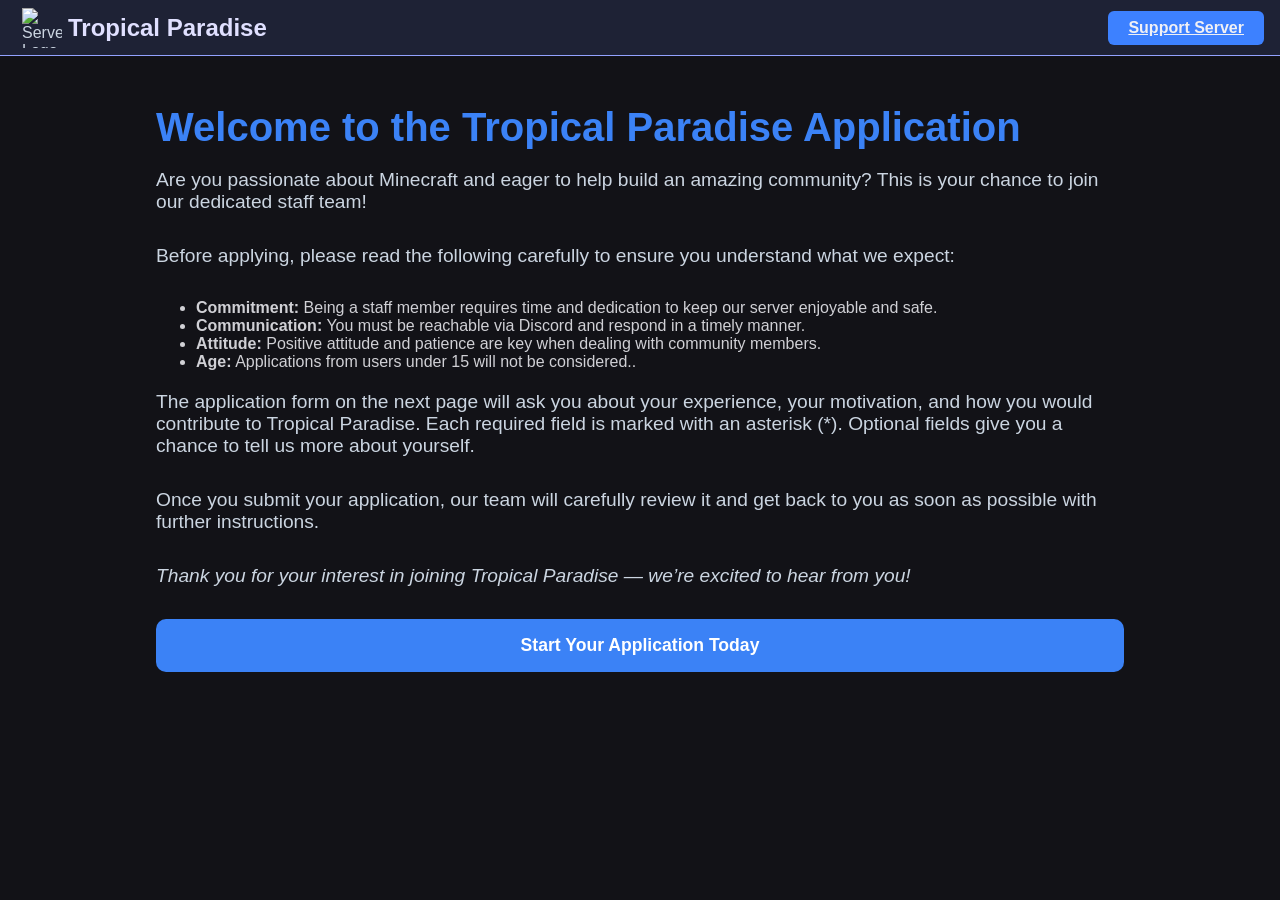
==== apps.html @ d53100e0 "Update apps.html" ====
<!DOCTYPE html>
<html lang="en">

<head>
  <meta charset="UTF-8" />
  <meta name="viewport" content="width=device-width, initial-scale=1" />
  <title>Apply to Tropical Paradise</title>
  <style>
    :root {
      --bg-color: #121217;
      --text-color: #ffffff;
      --accent-color: #1e90ff;
      --card-bg: #1a2639;
      --card-border: #1e90ff;
    }

    * {
      box-sizing: border-box;
    }

    body {
      margin: 0;
      font-family: 'Segoe UI', Tahoma, Geneva, Verdana, sans-serif;
      background-color: #121217;
      color: #d0d0d5;
      min-height: 100vh;
      display: flex;
      flex-direction: column;
    }

    nav.navbar {
      background-color: #1e2235;
      color: #cbd5e1;
      padding: 0.1rem 1rem;
      display: flex;
      align-items: center;
      justify-content: space-between;
      flex-wrap: wrap;
      border-bottom: 1px solid #93a2ff;
      position: sticky;
      top: 0;
      z-index: 9999;
      height: 56px;
    }

    nav .nav-left {
      display: flex;
      align-items: center;
      gap: 0rem;
    }

    nav .logo {
      height: 52px;
      width: 52px;
      object-fit: contain;
      border-radius: 6px;
      padding: 6px;
    }

    nav .server-name {
      font-weight: 700;
      font-size: 1.5rem;
      color: #e0e0ff;
    }

    nav ul.nav-links {
      list-style: none;
      display: flex;
      gap: 0.8rem;
      margin: 0;
      padding: 0;
    }

    nav ul.nav-links li a {
      color: #a3aed0;
      font-weight: 600;
      text-decoration: none;
      font-size: 1.05rem;
      letter-spacing: 0.03em;
      position: relative;
      transition: color 0.3s ease;
      outline-offset: 3px;
    }

    nav ul.nav-links li a::after {
      content: '';
      position: absolute;
      width: 0;
      height: 2px;
      bottom: -4px;
      left: 0;
      background-color: #e0e0ff;
      transition: width 0.3s ease;
      border-radius: 2px;
    }

    nav ul.nav-links li a:hover,
    nav ul.nav-links li a:focus {
      color: #e0e0ff;
    }

    nav ul.nav-links li a:hover::after,
    nav ul.nav-links li a:focus::after {
      width: 100%;
    }

    nav .nav-right {
      display: flex;
      align-items: center;
      gap: 1rem;
    }

    nav .nav-buttons {
      display: flex;
      gap: 1rem;
    }

    nav a.support-btn {
      padding: 0.5rem 1.25rem;
      font-weight: 600;
      border-radius: 6px;
      border: none;
      cursor: pointer;
      color: #f0f0f5;
      background-color: #3d81ff;
      transition: background-color 0.25s ease;
    }

    nav a.support-btn:hover {
      background-color: #0059ff;
    }

    main.content {
      flex: 1;
      padding: 1rem 1rem;
      max-width: 1000px;
      margin: 0 auto;
      width: 100%;
    }

    main h1 {
      color: #3b82f6;
      font-size: 2.5rem;
      margin-bottom: 1rem;
    }

    main p {
      font-size: 1.2rem;
      color: #cbd5e1;
      margin-bottom: 2rem;
    }

    form.application-form {
      display: flex;
      flex-direction: column;
      gap: 2rem;
    }

    .form-grid {
      display: grid;
      grid-template-columns: repeat(2, 1fr);
      gap: 1.5rem;
    }

    .below-form-grid {
      display: grid;
      grid-template-columns: repeat(1, 1fr);
      gap: 1.5rem;
    }

    .form-group-box {
      background-color: #1e2235;
      padding: 1.5rem;
      border-radius: 12px;
      box-shadow: 0 0 10px #00000099;
      display: flex;
      flex-direction: column;
    }

    .form-group-box label {
      font-weight: 600;
      margin-bottom: 0.5rem;
      color: #8db5ff;
    }

    .form-group-box input,
    .form-group-box textarea,
    .form-group-box select {
      background-color: #282c44;
      border: 1.5px solid #3b82f6;
      border-radius: 8px;
      color: #e0e0ff;
      padding: 0.6rem 1rem;
      font-size: 1rem;
      resize: vertical;
    }

    .form-group-box textarea {
      min-height: 100px;
    }

    .form-group-box.full-width {
      grid-column: span 2;
    }

    .submit-btn,
    .next-btn {
      width: 100%;
      padding: 1rem;
      font-weight: 700;
      font-size: 1.1rem;
      background-color: #3b82f6;
      border: none;
      border-radius: 10px;
      color: #fff;
      cursor: pointer;
      transition: background-color 0.3s ease;
    }

    .submit-btn:hover,
    .next-btn:hover {
      background-color: #2563eb;
    }

    .form-message {
      margin-top: 1rem;
      font-weight: 600;
      text-align: center;
      display: none;
    }

    #toastNotification {
      position: fixed;
      top: 56px;
      left: 0;
      width: 100vw;
      padding: 0.4rem 1rem;
      font-size: 0.9rem;
      border-radius: 0;
      background-color: #333;
      color: #fff;
      font-weight: 600;
      box-shadow: 0 2px 8px rgba(0, 0, 0, 0.6);
      opacity: 0;
      pointer-events: none;
      transition: opacity 0.3s ease;
      z-index: 10000;
      text-align: center;
      max-width: none;
    }

    #toastNotification.show {
      opacity: 1;
      pointer-events: auto;
    }

    #toastNotification.success {
      background-color: #22c55e;
    }

    #toastNotification.error {
      background-color: #ef4444;
    }

    /* Hide the form initially */
    #applicationPage {
      display: none;
    }

    @media (max-width: 720px) {
      .form-grid {
        grid-template-columns: 1fr;
      }

      .form-group-box.full-width {
        grid-column: span 1;
      }
    }
  </style>
</head>

<body>

  <div id="toastNotification" role="alert" aria-live="assertive" aria-atomic="true"></div>

  <nav class="navbar">
    <div class="nav-left">
      <img
        src="https://cdn.discordapp.com/attachments/1351670394586796185/1402129211145064458/Copilot_20250801_173123.png?ex=689372d6&is=68922156&hm=ae50a948dc79322f465ca307bc0be4023b686b4e0040e77be141e09bcb457ba4&"
        alt="Server Logo" class="logo" />
      <span class="server-name">Tropical Paradise</span>
    </div>

      <div class="nav-buttons">
        <a href="https://discord.gg/supportserver" target="_blank" class="support-btn">Support Server</a>
      </div>
    </div>
  </nav>

  <main class="content" role="main">
    <section id="infoPage" aria-label="Application Introduction">
      <h1>Welcome to the Tropical Paradise Application</h1>
      <p>
        Are you passionate about Minecraft and eager to help build an amazing community? This is your chance to join our
        dedicated staff team!
      </p>

      <p>
        Before applying, please read the following carefully to ensure you understand what we expect:
      </p>

      <ul>
        <li><strong>Commitment:</strong> Being a staff member requires time and dedication to keep our server enjoyable
          and safe.</li>
        <li><strong>Communication:</strong> You must be reachable via Discord and respond in a timely manner.</li>
        <li><strong>Attitude:</strong> Positive attitude and patience are key when dealing with community members.</li>
        <li><strong>Age:</strong> Applications from users under 15 will not be considered..</li>
      </ul>

      <p>
        The application form on the next page will ask you about your experience, your motivation, and how you would
        contribute
        to Tropical Paradise. Each required field is marked with an asterisk (*). Optional fields give you a chance to
        tell
        us more about yourself.
      </p>

      <p>
        Once you submit your application, our team will carefully review it and get back to you as soon as possible with
        further instructions.
      </p>

      <p><em>Thank you for your interest in joining Tropical Paradise — we’re excited to hear from you!</em></p>

      <button class="next-btn" id="nextButton" aria-label="Proceed to application form">Start Your Application
        Today</button>
    </section>

    <section id="applicationPage" aria-label="Staff Application Form">
      <h1>Tropical Paradise Application Form</h1>

      <form class="application-form" id="applicationForm" novalidate>
        <div class="form-grid">
          <div class="form-group-box">
            <label for="discordName">Discord Name *</label>
            <input type="text" id="discordName" name="discordName" required autocomplete="off" />
          </div>

          <div class="form-group-box">
            <label for="discordID">Discord ID *</label>
            <input type="text" id="discordID" name="discordID" required autocomplete="off" inputmode="numeric"
              pattern="\d*" maxlength="18" oninput="this.value = this.value.replace(/\D/g, '')" />
          </div>

          <div class="form-group-box">
            <label for="ingameName">Ingame Name *</label>
            <input type="text" id="ingameName" name="ingameName" required autocomplete="off" />
          </div>

          <div class="form-group-box">
            <label for="age">Your age * Minimum age is 15</label>
            <input type="number" id="age" name="age" required autocomplete="off" min="15" max="50" />
          </div>

          <div class="form-group-box full-width">
            <label for="appliedSpot">Applied for Spot *</label>
            <select id="appliedSpot" name="appliedSpot" required>
              <option value="" disabled selected>Select a spot to apply for Tropical Paradise</option>
              <option value="staff">Tropical Paradise Staff Team</option>
            </select>
          </div>
        </div>

        <div id="roleQuestions" class="below-form-grid"></div>

        <button type="submit" class="submit-btn">Submit Application</button>
        <div id="formMessage" class="form-message" role="alert" aria-live="polite"></div>
      </form>
    </section>
  </main>

  <script>
    const roleQuestionsContainer = document.getElementById('roleQuestions');
    const appliedSpotSelect = document.getElementById('appliedSpot');

    const questions = {
      staff: [
        {
          label: 'What time zone are you in? *',
          id: 'staffTimezone',
          type: 'text',
          required: true,
          placeholder: ''
        },
        {
          label: 'How many hours per day or week can you commit to staff duties? *',
          id: 'staffHours',
          type: 'text',
          required: true,
          placeholder: ''
        },
        {
          label: 'Are you familiar with our server rules and community guidelines? *',
          id: 'staffRules',
          type: 'text',
          required: true,
          placeholder: ''
        },
        {
          label: 'Why join our staff team *',
          id: 'staffWhyJoin',
          type: 'textarea',
          required: true,
          placeholder: ''
        },
        {
          label: 'Experience with Minecraft servers *',
          id: 'staffExperience',
          type: 'textarea',
          required: true,
          placeholder: ''
        },
        {
          label: 'Have you been a staff member on any other Minecraft server before? If yes, please describe your experience. *',
          id: 'staffPrevious',
          type: 'textarea',
          required: true,
          placeholder: ''
        },
        {
          label: 'What qualities do you think a good staff member should have? *',
          id: 'staffQualities',
          type: 'textarea',
          required: true,
          placeholder: ''
        },
        {
          label: 'Can you explain what griefing means? *',
          id: 'staffGriefing',
          type: 'textarea',
          required: true,
          placeholder: ''
        },
        {
          label: 'How would you handle a player who is breaking the rules? *',
          id: 'staffHandleBreakingRules',
          type: 'textarea',
          required: true,
          placeholder: ''
        },
        {
          label: 'Describe a time when you had to deal with a difficult person or situation. How did you handle it? *',
          id: 'staffDifficultPerson',
          type: 'textarea',
          required: true,
          placeholder: ''
        },
        {
          label: 'What would you do if two players are arguing and causing disruption? *',
          id: 'staffPlayersArguing',
          type: 'textarea',
          required: true,
          placeholder: ''
        },
        {
          label: 'How would you respond if a player accuses you of being unfair? *',
          id: 'staffAccusedUnfair',
          type: 'textarea',
          required: true,
          placeholder: ''
        },
        {
          label: 'What would you do if a fellow staff member is breaking the rules? *',
          id: 'staffFellowBreakingRules',
          type: 'textarea',
          required: true,
          placeholder: ''
        },
        {
          label: 'How would you handle a situation where a player is spamming chat or advertising? *',
          id: 'staffSpamAdvertising',
          type: 'textarea',
          required: true,
          placeholder: ''
        },
      ],
    };

    function createQuestionField(question) {
      const container = document.createElement('div');
      container.classList.add('form-group-box');

      const label = document.createElement('label');
      label.htmlFor = question.id;
      label.textContent = question.label;

      let input;
      if (question.type === 'textarea') {
        input = document.createElement('textarea');
        input.rows = 4;
      } else {
        input = document.createElement('input');
        input.type = question.type;
      }

      input.id = question.id;
      input.name = question.id;
      input.placeholder = question.placeholder || '';
      if (question.required) input.required = true;

      container.appendChild(label);
      container.appendChild(input);
      return container;
    }

    appliedSpotSelect.addEventListener('change', () => {
      roleQuestionsContainer.innerHTML = '';

      const selectedRole = appliedSpotSelect.value;
      if (!selectedRole || !questions[selectedRole]) return;

      questions[selectedRole].forEach(q => {
        roleQuestionsContainer.appendChild(createQuestionField(q));
      });
    });

    const nextBtn = document.getElementById('nextButton');
    const infoPage = document.getElementById('infoPage');
    const applicationPage = document.getElementById('applicationPage');

    nextBtn.addEventListener('click', () => {
      infoPage.style.display = 'none';
      applicationPage.style.display = 'block';
      appliedSpotSelect.focus();
    });

    const form = document.getElementById('applicationForm');
    const formMessage = document.getElementById('formMessage');
    const toastNotification = document.getElementById('toastNotification');

    function showToast(message, type = 'success') {
      toastNotification.textContent = message;
      toastNotification.className = `show ${type}`;
      setTimeout(() => {
        toastNotification.className = toastNotification.className.replace('show', '').trim();
      }, 3000);
    }
    const DISCORD_WEBHOOK_URL = 'https://discord.com/api/webhooks/1402118879009833010/kA9UfzEsuL6JmMQOZL1lD_8K86hUc6iiFFJxciXlqch2HADupTk5V_zdb9IKyEtKgImN';

    form.addEventListener('submit', async (e) => {
      e.preventDefault();

      if (!form.checkValidity()) {
        formMessage.textContent = 'Please fill out all required fields.';
        formMessage.style.color = '#ef4444';
        formMessage.style.display = 'block';
        showToast('Please fill out all required fields.', 'error');
        return;
      }

      const formData = new FormData(form);
      const selectedRole = formData.get('appliedSpot');

      const embedFields = [
        {
          name: 'Discord Name',
          value: formData.get('discordName'),
          inline: false
        },
        {
          name: 'Discord ID',
          value: formData.get('discordID'),
          inline: false
        },
        {
          name: 'Minecraft IGN',
          value: formData.get('ingameName'),
          inline: false
        },
        {
          name: 'Age',
          value: formData.get('age'),
          inline: false
        },
        {
          name: 'Applying For',
          value: selectedRole,
          inline: false
        }
      ];

      if (questions[selectedRole]) {
        questions[selectedRole].forEach(q => {
          const answer = formData.get(q.id);
          embedFields.push({
            name: q.label.replace(/\s\*$/, ''),
            value: answer || '*Not answered*',
            inline: false
          });
        });
      }

      const embed = {
        title: 'Tropical Paradise Application Submitted',
        color: 0x3b82f6,
        fields: embedFields,
        timestamp: new Date().toISOString(),
        footer: {
          text: 'Tropical Paradise Application'
        }
      };

      try {
        await fetch(DISCORD_WEBHOOK_URL, {
          method: 'POST',
          headers: { 'Content-Type': 'application/json' },
          body: JSON.stringify({
            embeds: [embed]
          })
        });

        formMessage.textContent = 'Your application has been submitted successfully!';
        formMessage.style.color = '#22c55e';
        formMessage.style.display = 'block';
        showToast('Application submitted! Thank you.');
        form.reset();
        roleQuestionsContainer.innerHTML = '';
        appliedSpotSelect.focus();
      } catch (error) {
        console.error('Webhook error:', error);
        showToast('Submission failed. Try again later.', 'error');
        formMessage.textContent = 'There was an error submitting your application. Please try again later.';
        formMessage.style.color = '#ef4444';
        formMessage.style.display = 'block';
      }
    });
  </script>
</body>


</html>
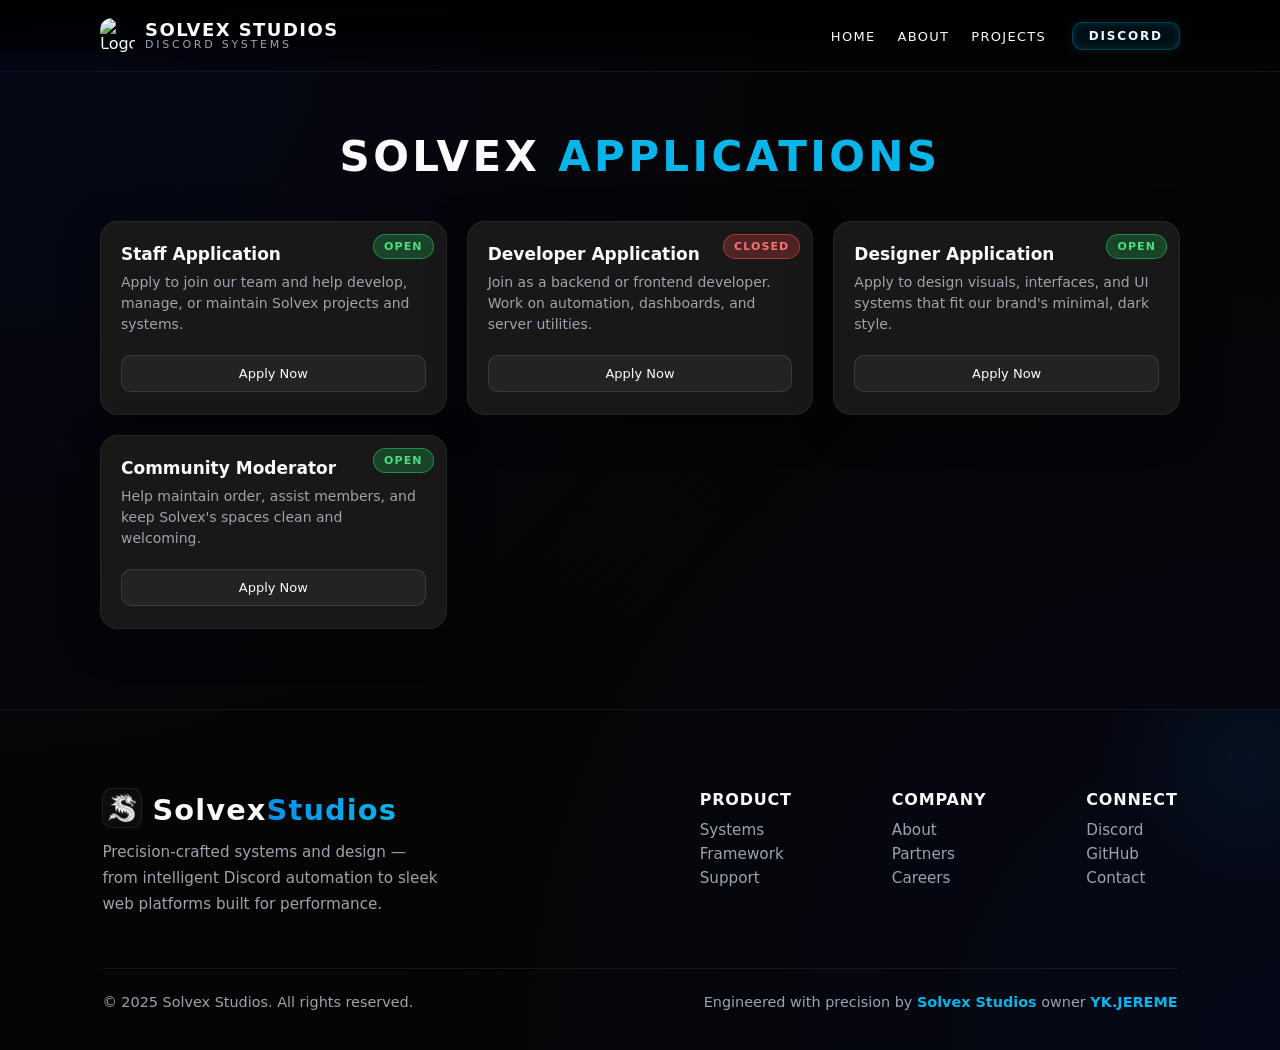
==== commit 61f255ae: "Changed Files" ====
--- a/apps.html
+++ b/apps.html
@@ -1,641 +1,642 @@
-<!DOCTYPE html>
-<html lang="en">
-
-<head>
-  <meta charset="UTF-8" />
-  <meta name="viewport" content="width=device-width, initial-scale=1" />
-  <title>Apply to Tropical Paradise</title>
-  <style>
-    :root {
-      --bg-color: #121217;
-      --text-color: #ffffff;
-      --accent-color: #1e90ff;
-      --card-bg: #1a2639;
-      --card-border: #1e90ff;
-    }
-
-    * {
-      box-sizing: border-box;
-    }
-
-    body {
-      margin: 0;
-      font-family: 'Segoe UI', Tahoma, Geneva, Verdana, sans-serif;
-      background-color: #121217;
-      color: #d0d0d5;
-      min-height: 100vh;
-      display: flex;
-      flex-direction: column;
-    }
-
-    nav.navbar {
-      background-color: #1e2235;
-      color: #cbd5e1;
-      padding: 0.1rem 1rem;
-      display: flex;
-      align-items: center;
-      justify-content: space-between;
-      flex-wrap: wrap;
-      border-bottom: 1px solid #93a2ff;
-      position: sticky;
-      top: 0;
-      z-index: 9999;
-      height: 56px;
-    }
-
-    nav .nav-left {
-      display: flex;
-      align-items: center;
-      gap: 0rem;
-    }
-
-    nav .logo {
-      height: 52px;
-      width: 52px;
-      object-fit: contain;
-      border-radius: 6px;
-      padding: 6px;
-    }
-
-    nav .server-name {
-      font-weight: 700;
-      font-size: 1.5rem;
-      color: #e0e0ff;
-    }
-
-    nav ul.nav-links {
-      list-style: none;
-      display: flex;
-      gap: 0.8rem;
-      margin: 0;
-      padding: 0;
-    }
-
-    nav ul.nav-links li a {
-      color: #a3aed0;
-      font-weight: 600;
-      text-decoration: none;
-      font-size: 1.05rem;
-      letter-spacing: 0.03em;
-      position: relative;
-      transition: color 0.3s ease;
-      outline-offset: 3px;
-    }
-
-    nav ul.nav-links li a::after {
-      content: '';
-      position: absolute;
-      width: 0;
-      height: 2px;
-      bottom: -4px;
-      left: 0;
-      background-color: #e0e0ff;
-      transition: width 0.3s ease;
-      border-radius: 2px;
-    }
-
-    nav ul.nav-links li a:hover,
-    nav ul.nav-links li a:focus {
-      color: #e0e0ff;
-    }
-
-    nav ul.nav-links li a:hover::after,
-    nav ul.nav-links li a:focus::after {
-      width: 100%;
-    }
-
-    nav .nav-right {
-      display: flex;
-      align-items: center;
-      gap: 1rem;
-    }
-
-    nav .nav-buttons {
-      display: flex;
-      gap: 1rem;
-    }
-
-    nav a.support-btn {
-      padding: 0.5rem 1.25rem;
-      font-weight: 600;
-      border-radius: 6px;
-      border: none;
-      cursor: pointer;
-      color: #f0f0f5;
-      background-color: #3d81ff;
-      transition: background-color 0.25s ease;
-    }
-
-    nav a.support-btn:hover {
-      background-color: #0059ff;
-    }
-
-    main.content {
-      flex: 1;
-      padding: 1rem 1rem;
-      max-width: 1000px;
-      margin: 0 auto;
-      width: 100%;
-    }
-
-    main h1 {
-      color: #3b82f6;
-      font-size: 2.5rem;
-      margin-bottom: 1rem;
-    }
-
-    main p {
-      font-size: 1.2rem;
-      color: #cbd5e1;
-      margin-bottom: 2rem;
-    }
-
-    form.application-form {
-      display: flex;
-      flex-direction: column;
-      gap: 2rem;
-    }
-
-    .form-grid {
-      display: grid;
-      grid-template-columns: repeat(2, 1fr);
-      gap: 1.5rem;
-    }
-
-    .below-form-grid {
-      display: grid;
-      grid-template-columns: repeat(1, 1fr);
-      gap: 1.5rem;
-    }
-
-    .form-group-box {
-      background-color: #1e2235;
-      padding: 1.5rem;
-      border-radius: 12px;
-      box-shadow: 0 0 10px #00000099;
-      display: flex;
-      flex-direction: column;
-    }
-
-    .form-group-box label {
-      font-weight: 600;
-      margin-bottom: 0.5rem;
-      color: #8db5ff;
-    }
-
-    .form-group-box input,
-    .form-group-box textarea,
-    .form-group-box select {
-      background-color: #282c44;
-      border: 1.5px solid #3b82f6;
-      border-radius: 8px;
-      color: #e0e0ff;
-      padding: 0.6rem 1rem;
-      font-size: 1rem;
-      resize: vertical;
-    }
-
-    .form-group-box textarea {
-      min-height: 100px;
-    }
-
-    .form-group-box.full-width {
-      grid-column: span 2;
-    }
-
-    .submit-btn,
-    .next-btn {
-      width: 100%;
-      padding: 1rem;
-      font-weight: 700;
-      font-size: 1.1rem;
-      background-color: #3b82f6;
-      border: none;
-      border-radius: 10px;
-      color: #fff;
-      cursor: pointer;
-      transition: background-color 0.3s ease;
-    }
-
-    .submit-btn:hover,
-    .next-btn:hover {
-      background-color: #2563eb;
-    }
-
-    .form-message {
-      margin-top: 1rem;
-      font-weight: 600;
-      text-align: center;
-      display: none;
-    }
-
-    #toastNotification {
-      position: fixed;
-      top: 56px;
-      left: 0;
-      width: 100vw;
-      padding: 0.4rem 1rem;
-      font-size: 0.9rem;
-      border-radius: 0;
-      background-color: #333;
-      color: #fff;
-      font-weight: 600;
-      box-shadow: 0 2px 8px rgba(0, 0, 0, 0.6);
-      opacity: 0;
-      pointer-events: none;
-      transition: opacity 0.3s ease;
-      z-index: 10000;
-      text-align: center;
-      max-width: none;
-    }
-
-    #toastNotification.show {
-      opacity: 1;
-      pointer-events: auto;
-    }
-
-    #toastNotification.success {
-      background-color: #22c55e;
-    }
-
-    #toastNotification.error {
-      background-color: #ef4444;
-    }
-
-    /* Hide the form initially */
-    #applicationPage {
-      display: none;
-    }
-
-    @media (max-width: 720px) {
-      .form-grid {
-        grid-template-columns: 1fr;
-      }
-
-      .form-group-box.full-width {
-        grid-column: span 1;
-      }
-    }
-  </style>
-</head>
-
-<body>
-
-  <div id="toastNotification" role="alert" aria-live="assertive" aria-atomic="true"></div>
-
-  <nav class="navbar">
-    <div class="nav-left">
-      <img
-        src="https://cdn.discordapp.com/attachments/1351670394586796185/1402129211145064458/Copilot_20250801_173123.png?ex=689372d6&is=68922156&hm=ae50a948dc79322f465ca307bc0be4023b686b4e0040e77be141e09bcb457ba4&"
-        alt="Server Logo" class="logo" />
-      <span class="server-name">Tropical Paradise</span>
-    </div>
-
-      <div class="nav-buttons">
-        <a href="https://discord.gg/supportserver" target="_blank" class="support-btn">Support Server</a>
-      </div>
-    </div>
-  </nav>
-
-  <main class="content" role="main">
-    <section id="infoPage" aria-label="Application Introduction">
-      <h1>Welcome to the Tropical Paradise Application</h1>
-      <p>
-        Are you passionate about Minecraft and eager to help build an amazing community? This is your chance to join our
-        dedicated staff team!
-      </p>
-
-      <p>
-        Before applying, please read the following carefully to ensure you understand what we expect:
-      </p>
-
-      <ul>
-        <li><strong>Commitment:</strong> Being a staff member requires time and dedication to keep our server enjoyable
-          and safe.</li>
-        <li><strong>Communication:</strong> You must be reachable via Discord and respond in a timely manner.</li>
-        <li><strong>Attitude:</strong> Positive attitude and patience are key when dealing with community members.</li>
-        <li><strong>Age:</strong> Applications from users under 15 will not be considered..</li>
-      </ul>
-
-      <p>
-        The application form on the next page will ask you about your experience, your motivation, and how you would
-        contribute
-        to Tropical Paradise. Each required field is marked with an asterisk (*). Optional fields give you a chance to
-        tell
-        us more about yourself.
-      </p>
-
-      <p>
-        Once you submit your application, our team will carefully review it and get back to you as soon as possible with
-        further instructions.
-      </p>
-
-      <p><em>Thank you for your interest in joining Tropical Paradise — we’re excited to hear from you!</em></p>
-
-      <button class="next-btn" id="nextButton" aria-label="Proceed to application form">Start Your Application
-        Today</button>
-    </section>
-
-    <section id="applicationPage" aria-label="Staff Application Form">
-      <h1>Tropical Paradise Application Form</h1>
-
-      <form class="application-form" id="applicationForm" novalidate>
-        <div class="form-grid">
-          <div class="form-group-box">
-            <label for="discordName">Discord Name *</label>
-            <input type="text" id="discordName" name="discordName" required autocomplete="off" />
-          </div>
-
-          <div class="form-group-box">
-            <label for="discordID">Discord ID *</label>
-            <input type="text" id="discordID" name="discordID" required autocomplete="off" inputmode="numeric"
-              pattern="\d*" maxlength="18" oninput="this.value = this.value.replace(/\D/g, '')" />
-          </div>
-
-          <div class="form-group-box">
-            <label for="ingameName">Ingame Name *</label>
-            <input type="text" id="ingameName" name="ingameName" required autocomplete="off" />
-          </div>
-
-          <div class="form-group-box">
-            <label for="age">Your age * Minimum age is 15</label>
-            <input type="number" id="age" name="age" required autocomplete="off" min="15" max="50" />
-          </div>
-
-          <div class="form-group-box full-width">
-            <label for="appliedSpot">Applied for Spot *</label>
-            <select id="appliedSpot" name="appliedSpot" required>
-              <option value="" disabled selected>Select a spot to apply for Tropical Paradise</option>
-              <option value="staff">Tropical Paradise Staff Team</option>
-            </select>
-          </div>
-        </div>
-
-        <div id="roleQuestions" class="below-form-grid"></div>
-
-        <button type="submit" class="submit-btn">Submit Application</button>
-        <div id="formMessage" class="form-message" role="alert" aria-live="polite"></div>
-      </form>
-    </section>
-  </main>
-
-  <script>
-    const roleQuestionsContainer = document.getElementById('roleQuestions');
-    const appliedSpotSelect = document.getElementById('appliedSpot');
-
-    const questions = {
-      staff: [
-        {
-          label: 'What time zone are you in? *',
-          id: 'staffTimezone',
-          type: 'text',
-          required: true,
-          placeholder: ''
-        },
-        {
-          label: 'How many hours per day or week can you commit to staff duties? *',
-          id: 'staffHours',
-          type: 'text',
-          required: true,
-          placeholder: ''
-        },
-        {
-          label: 'Are you familiar with our server rules and community guidelines? *',
-          id: 'staffRules',
-          type: 'text',
-          required: true,
-          placeholder: ''
-        },
-        {
-          label: 'Why join our staff team *',
-          id: 'staffWhyJoin',
-          type: 'textarea',
-          required: true,
-          placeholder: ''
-        },
-        {
-          label: 'Experience with Minecraft servers *',
-          id: 'staffExperience',
-          type: 'textarea',
-          required: true,
-          placeholder: ''
-        },
-        {
-          label: 'Have you been a staff member on any other Minecraft server before? If yes, please describe your experience. *',
-          id: 'staffPrevious',
-          type: 'textarea',
-          required: true,
-          placeholder: ''
-        },
-        {
-          label: 'What qualities do you think a good staff member should have? *',
-          id: 'staffQualities',
-          type: 'textarea',
-          required: true,
-          placeholder: ''
-        },
-        {
-          label: 'Can you explain what griefing means? *',
-          id: 'staffGriefing',
-          type: 'textarea',
-          required: true,
-          placeholder: ''
-        },
-        {
-          label: 'How would you handle a player who is breaking the rules? *',
-          id: 'staffHandleBreakingRules',
-          type: 'textarea',
-          required: true,
-          placeholder: ''
-        },
-        {
-          label: 'Describe a time when you had to deal with a difficult person or situation. How did you handle it? *',
-          id: 'staffDifficultPerson',
-          type: 'textarea',
-          required: true,
-          placeholder: ''
-        },
-        {
-          label: 'What would you do if two players are arguing and causing disruption? *',
-          id: 'staffPlayersArguing',
-          type: 'textarea',
-          required: true,
-          placeholder: ''
-        },
-        {
-          label: 'How would you respond if a player accuses you of being unfair? *',
-          id: 'staffAccusedUnfair',
-          type: 'textarea',
-          required: true,
-          placeholder: ''
-        },
-        {
-          label: 'What would you do if a fellow staff member is breaking the rules? *',
-          id: 'staffFellowBreakingRules',
-          type: 'textarea',
-          required: true,
-          placeholder: ''
-        },
-        {
-          label: 'How would you handle a situation where a player is spamming chat or advertising? *',
-          id: 'staffSpamAdvertising',
-          type: 'textarea',
-          required: true,
-          placeholder: ''
-        },
-      ],
-    };
-
-    function createQuestionField(question) {
-      const container = document.createElement('div');
-      container.classList.add('form-group-box');
-
-      const label = document.createElement('label');
-      label.htmlFor = question.id;
-      label.textContent = question.label;
-
-      let input;
-      if (question.type === 'textarea') {
-        input = document.createElement('textarea');
-        input.rows = 4;
-      } else {
-        input = document.createElement('input');
-        input.type = question.type;
-      }
-
-      input.id = question.id;
-      input.name = question.id;
-      input.placeholder = question.placeholder || '';
-      if (question.required) input.required = true;
-
-      container.appendChild(label);
-      container.appendChild(input);
-      return container;
-    }
-
-    appliedSpotSelect.addEventListener('change', () => {
-      roleQuestionsContainer.innerHTML = '';
-
-      const selectedRole = appliedSpotSelect.value;
-      if (!selectedRole || !questions[selectedRole]) return;
-
-      questions[selectedRole].forEach(q => {
-        roleQuestionsContainer.appendChild(createQuestionField(q));
-      });
-    });
-
-    const nextBtn = document.getElementById('nextButton');
-    const infoPage = document.getElementById('infoPage');
-    const applicationPage = document.getElementById('applicationPage');
-
-    nextBtn.addEventListener('click', () => {
-      infoPage.style.display = 'none';
-      applicationPage.style.display = 'block';
-      appliedSpotSelect.focus();
-    });
-
-    const form = document.getElementById('applicationForm');
-    const formMessage = document.getElementById('formMessage');
-    const toastNotification = document.getElementById('toastNotification');
-
-    function showToast(message, type = 'success') {
-      toastNotification.textContent = message;
-      toastNotification.className = `show ${type}`;
-      setTimeout(() => {
-        toastNotification.className = toastNotification.className.replace('show', '').trim();
-      }, 3000);
-    }
-    const DISCORD_WEBHOOK_URL = 'https://discord.com/api/webhooks/1402118879009833010/kA9UfzEsuL6JmMQOZL1lD_8K86hUc6iiFFJxciXlqch2HADupTk5V_zdb9IKyEtKgImN';
-
-    form.addEventListener('submit', async (e) => {
-      e.preventDefault();
-
-      if (!form.checkValidity()) {
-        formMessage.textContent = 'Please fill out all required fields.';
-        formMessage.style.color = '#ef4444';
-        formMessage.style.display = 'block';
-        showToast('Please fill out all required fields.', 'error');
-        return;
-      }
-
-      const formData = new FormData(form);
-      const selectedRole = formData.get('appliedSpot');
-
-      const embedFields = [
-        {
-          name: 'Discord Name',
-          value: formData.get('discordName'),
-          inline: false
-        },
-        {
-          name: 'Discord ID',
-          value: formData.get('discordID'),
-          inline: false
-        },
-        {
-          name: 'Minecraft IGN',
-          value: formData.get('ingameName'),
-          inline: false
-        },
-        {
-          name: 'Age',
-          value: formData.get('age'),
-          inline: false
-        },
-        {
-          name: 'Applying For',
-          value: selectedRole,
-          inline: false
-        }
-      ];
-
-      if (questions[selectedRole]) {
-        questions[selectedRole].forEach(q => {
-          const answer = formData.get(q.id);
-          embedFields.push({
-            name: q.label.replace(/\s\*$/, ''),
-            value: answer || '*Not answered*',
-            inline: false
-          });
-        });
-      }
-
-      const embed = {
-        title: 'Tropical Paradise Application Submitted',
-        color: 0x3b82f6,
-        fields: embedFields,
-        timestamp: new Date().toISOString(),
-        footer: {
-          text: 'Tropical Paradise Application'
-        }
-      };
-
-      try {
-        await fetch(DISCORD_WEBHOOK_URL, {
-          method: 'POST',
-          headers: { 'Content-Type': 'application/json' },
-          body: JSON.stringify({
-            embeds: [embed]
-          })
-        });
-
-        formMessage.textContent = 'Your application has been submitted successfully!';
-        formMessage.style.color = '#22c55e';
-        formMessage.style.display = 'block';
-        showToast('Application submitted! Thank you.');
-        form.reset();
-        roleQuestionsContainer.innerHTML = '';
-        appliedSpotSelect.focus();
-      } catch (error) {
-        console.error('Webhook error:', error);
-        showToast('Submission failed. Try again later.', 'error');
-        formMessage.textContent = 'There was an error submitting your application. Please try again later.';
-        formMessage.style.color = '#ef4444';
-        formMessage.style.display = 'block';
-      }
-    });
-  </script>
-</body>
-
-
-</html>
+<!DOCTYPE html>
+<html lang="en">
+
+<head>
+    <meta charset="UTF-8" />
+    <meta name="viewport" content="width=device-width, initial-scale=1" />
+    <title>Solvex Studios — Applications</title>
+    <style>
+        :root {
+            --bg: #050505;
+            --bg-alt: #111111;
+            --card: #181818;
+            --accent: #0890ea;
+            --accent-soft: #08b5ea;
+            --text: #f9fafb;
+            --muted: #9ca3af;
+            --border-subtle: rgba(255, 255, 255, 0.06);
+            --radius: 18px;
+            --transition: all 0.25s ease;
+            --shadow-soft: 0 18px 50px rgba(0, 0, 0, 0.6);
+            --nav-height: 72px;
+        }
+
+        * {
+            box-sizing: border-box;
+            margin: 0;
+            padding: 0;
+        }
+
+        body {
+            font-family: system-ui, -apple-system, "Segoe UI", sans-serif;
+            background: radial-gradient(circle at top left,
+                    rgba(8, 42, 234, 0.08),
+                    transparent 55%),
+                radial-gradient(circle at bottom right,
+                    rgba(8, 42, 234, 0.08),
+                    transparent 55%),
+                var(--bg);
+            color: var(--text);
+            min-height: 100vh;
+            scroll-behavior: smooth;
+        }
+
+        a {
+            color: inherit;
+            text-decoration: none;
+        }
+
+        header {
+            position: fixed;
+            top: 0;
+            left: 0;
+            right: 0;
+            height: var(--nav-height);
+            z-index: 50;
+            backdrop-filter: blur(14px);
+            background: linear-gradient(to bottom,
+                    rgba(0, 0, 0, 0.9),
+                    rgba(0, 0, 0, 0.7),
+                    transparent);
+            border-bottom: 1px solid rgba(148, 163, 184, 0.12);
+        }
+
+        .nav-inner {
+            max-width: 1120px;
+            height: 100%;
+            margin: 0 auto;
+            padding: 0 20px;
+            display: flex;
+            align-items: center;
+            justify-content: space-between;
+            gap: 18px;
+        }
+
+        .brand {
+            display: flex;
+            align-items: center;
+            gap: 10px;
+        }
+
+        .brand-mark {
+            width: 35px;
+            height: 35px;
+            border-radius: 12px;
+            display: flex;
+            align-items: center;
+            justify-content: center;
+            overflow: hidden;
+        }
+
+        .brand-mark img {
+            width: 35px;
+            height: 35px;
+            object-fit: contain;
+        }
+
+        .brand-text {
+            display: flex;
+            flex-direction: column;
+            line-height: 1.1;
+        }
+
+        .brand-title {
+            font-weight: 600;
+            font-size: 18px;
+            letter-spacing: 0.08em;
+            text-transform: uppercase;
+        }
+
+        .brand-sub {
+            font-size: 11px;
+            text-transform: uppercase;
+            letter-spacing: 0.25em;
+            color: var(--muted);
+        }
+
+        nav {
+            margin-left: auto;
+            display: flex;
+            align-items: center;
+            gap: 26px;
+        }
+
+        nav ul {
+            display: flex;
+            gap: 22px;
+            list-style: none;
+        }
+
+        nav a {
+            position: relative;
+            font-size: 13px;
+            font-weight: 500;
+            text-transform: uppercase;
+            letter-spacing: 0.1em;
+            padding: 3px 0;
+            color: var(--text);
+            transition: color 0.2s ease;
+        }
+
+        nav a:not(.nav-cta)::after {
+            content: "";
+            position: absolute;
+            left: 0;
+            bottom: -3px;
+            width: 0;
+            height: 2px;
+            background: linear-gradient(90deg, var(--accent), var(--accent-soft));
+            transition: width 0.25s ease;
+        }
+
+        nav a:not(.nav-cta):hover::after {
+            width: 100%;
+        }
+
+        .nav-cta {
+            display: inline-block;
+            padding: 6px 16px;
+            border-radius: 10px;
+            font-size: 12px;
+            letter-spacing: 0.15em;
+            text-transform: uppercase;
+            font-weight: 600;
+            color: #e6faff;
+            background: rgba(8, 181, 234, 0.08);
+            border: 1px solid rgba(8, 181, 234, 0.3);
+            backdrop-filter: blur(10px);
+            -webkit-backdrop-filter: blur(10px);
+            box-shadow: inset 0 0 8px rgba(8, 181, 234, 0.2),
+                0 0 12px rgba(8, 181, 234, 0.1);
+            transition: all 0.3s ease;
+            text-decoration: none;
+        }
+
+        .nav-cta:hover,
+        .nav-cta:focus,
+        .nav-cta:active {
+            background: rgba(8, 181, 234, 0.2);
+            border-color: rgba(8, 181, 234, 0.6);
+            color: #fff;
+            transform: translateY(-1px) scale(1.03);
+            text-decoration: none;
+        }
+
+        main {
+            max-width: 1120px;
+            margin: 0 auto;
+            padding: calc(var(--nav-height) + 60px) 20px 80px;
+            text-align: center;
+        }
+
+        h1 {
+            font-size: clamp(28px, 5vw, 42px);
+            text-transform: uppercase;
+            letter-spacing: 0.08em;
+            margin-bottom: 40px;
+        }
+
+        h1 span {
+            color: var(--accent-soft);
+        }
+
+        .app-grid {
+            display: grid;
+            grid-template-columns: repeat(3, 1fr);
+            gap: 20px;
+            width: 100%;
+            margin-top: 20px;
+        }
+
+        .app-card {
+            position: relative;
+            background: var(--card);
+            border: 1px solid var(--border-subtle);
+            border-radius: var(--radius);
+            padding: 22px 20px;
+            display: flex;
+            flex-direction: column;
+            justify-content: space-between;
+            transition: var(--transition);
+            box-shadow: 0 10px 40px rgba(0, 0, 0, 0.4);
+        }
+
+        .app-card:hover {
+            transform: translateY(-4px);
+            border-color: rgba(8, 144, 234, 0.6);
+        }
+
+        .status-pill {
+            position: absolute;
+            top: 12px;
+            right: 12px;
+            padding: 5px 10px;
+            border-radius: 999px;
+            font-size: 11px;
+            text-transform: uppercase;
+            letter-spacing: 0.1em;
+            font-weight: 600;
+        }
+
+        .status-open {
+            background: rgba(34, 197, 94, 0.25);
+            border: 1px solid rgba(34, 197, 94, 0.6);
+            color: #4ade80;
+        }
+
+        .status-closed {
+            background: rgba(239, 68, 68, 0.25);
+            border: 1px solid rgba(239, 68, 68, 0.6);
+            color: #f87171;
+        }
+
+        .app-title {
+            text-align: left;
+            font-size: 17px;
+            font-weight: 600;
+            margin-bottom: 8px;
+        }
+
+        .app-desc {
+            text-align: left;
+            color: var(--muted);
+            font-size: 14px;
+            line-height: 1.5;
+            margin-bottom: 20px;
+        }
+
+        .app-btn {
+            text-align: center;
+            background: rgba(255, 255, 255, 0.05);
+            color: var(--text);
+            border: 1px solid rgba(255, 255, 255, 0.1);
+            border-radius: 10px;
+            padding: 10px 18px;
+            font-weight: 500;
+            font-size: 13px;
+            transition: all 0.25s ease;
+            text-decoration: none;
+        }
+
+        .app-btn:hover {
+            background: rgba(58, 160, 255, 0.2);
+            border-color: rgba(58, 160, 255, 0.4);
+            transform: translateY(-2px);
+        }
+
+        .app-btn.disabled {
+            opacity: 0.5;
+            pointer-events: none;
+            cursor: not-allowed;
+        }
+
+        footer {
+            border-top: 1px solid var(--border-subtle);
+            color: var(--muted);
+            padding: 80px 8% 40px;
+            position: relative;
+            overflow: hidden;
+        }
+
+        footer::before {
+            content: "";
+            position: absolute;
+            top: -100px;
+            right: -120px;
+            width: 300px;
+            height: 300px;
+            background: radial-gradient(circle at center, rgba(8, 144, 234, 0.08), transparent 70%);
+            z-index: 0;
+            pointer-events: none;
+        }
+
+        /* Layout */
+        .footer-container {
+            display: flex;
+            justify-content: space-between;
+            align-items: flex-start;
+            flex-wrap: wrap;
+            gap: 80px;
+            margin-bottom: 50px;
+            position: relative;
+            z-index: 1;
+        }
+
+        /* Brand */
+        .footer-brand {
+            max-width: 380px;
+            position: relative;
+            z-index: 2;
+        }
+
+        .footer-logo-inline {
+            width: 40px;
+            height: 40px;
+            object-fit: contain;
+            border-radius: 10px;
+            background: rgba(255, 255, 255, 0.03);
+            border: 1px solid rgba(255, 255, 255, 0.08);
+            padding: 4px;
+            margin-right: 10px;
+            vertical-align: middle;
+            transform: translateY(-2px);
+            transition: transform 0.3s ease, border-color 0.3s ease, background 0.3s ease;
+        }
+
+        .footer-logo-inline:hover {
+            transform: translateY(-2px) scale(1.05);
+            border-color: rgba(8, 144, 234, 0.25);
+            background: rgba(8, 144, 234, 0.08);
+        }
+
+        .footer-brand h3 {
+            display: flex;
+            align-items: center;
+            font-size: 1.8rem;
+            font-weight: 700;
+            letter-spacing: 0.04em;
+            color: var(--text);
+            margin-bottom: 8px;
+        }
+
+        .footer-brand h3 span {
+            background: linear-gradient(90deg, var(--accent), var(--accent-soft));
+            -webkit-background-clip: text;
+            -webkit-text-fill-color: transparent;
+        }
+
+        .footer-brand p {
+            max-width: 340px;
+            color: var(--muted);
+            font-size: 0.95rem;
+            margin-top: 10px;
+            line-height: 1.7;
+        }
+
+        /* Links */
+        .footer-links {
+            display: flex;
+            gap: 100px;
+            flex-wrap: wrap;
+        }
+
+        .footer-links h4 {
+            color: var(--text);
+            font-weight: 600;
+            margin-bottom: 12px;
+            font-size: 1rem;
+            letter-spacing: 0.05em;
+            text-transform: uppercase;
+        }
+
+        .footer-links a {
+            display: block;
+            color: var(--muted);
+            font-size: 0.95rem;
+            text-decoration: none;
+            margin: 6px 0;
+            transition: color 0.25s ease;
+            position: relative;
+        }
+
+        .footer-links a::after {
+            content: "";
+            position: absolute;
+            left: 0;
+            bottom: -2px;
+            width: 0%;
+            height: 1px;
+            background: linear-gradient(90deg, var(--accent), var(--accent-soft));
+            transition: width 0.3s ease;
+        }
+
+        .footer-links a:hover {
+            color: var(--accent-soft);
+        }
+
+        .footer-links a:hover::after {
+            width: 100%;
+        }
+
+        /* Bottom */
+        .footer-bottom {
+            border-top: 1px solid rgba(255, 255, 255, 0.06);
+            display: flex;
+            justify-content: space-between;
+            align-items: center;
+            flex-wrap: wrap;
+            padding-top: 25px;
+            font-size: 0.9rem;
+            color: var(--muted);
+            gap: 10px;
+            position: relative;
+            z-index: 1;
+        }
+
+        .footer-bottom span {
+            color: var(--text);
+            font-weight: 600;
+        }
+
+        .footer-bottom a {
+            color: var(--accent-soft);
+            font-weight: 600;
+            text-decoration: none;
+            transition: color 0.3s ease;
+        }
+
+        .footer-bottom a:hover {
+            color: var(--text);
+        }
+
+        /* Responsive */
+        @media (max-width: 900px) {
+            .footer-container {
+                flex-direction: column;
+                align-items: flex-start;
+                gap: 50px;
+            }
+
+            .footer-links {
+                gap: 60px;
+            }
+        }
+
+        @media (max-width: 640px) {
+
+            .footer-container,
+            .footer-bottom {
+                text-align: center;
+                align-items: center;
+                justify-content: center;
+            }
+
+            .footer-links {
+                flex-direction: column;
+                gap: 40px;
+            }
+
+            .footer-brand h3 {
+                justify-content: center;
+            }
+
+            .footer-brand p {
+                text-align: center;
+                margin: 0 auto;
+            }
+        }
+
+        ::-webkit-scrollbar {
+            display: none;
+        }
+
+        @media (max-width: 900px) {
+            .app-grid {
+                grid-template-columns: repeat(2, 1fr);
+            }
+
+            nav ul {
+                display: none;
+            }
+        }
+
+        @media (max-width: 600px) {
+            .app-grid {
+                grid-template-columns: 1fr;
+            }
+        }
+    </style>
+</head>
+
+<body>
+    <header>
+        <div class="nav-inner">
+            <div class="brand">
+                <div class="brand-mark">
+                    <img src="https://cdn.discordapp.com/attachments/1436444806938365962/1437132841858236466/logo.png?ex=691221c2&is=6910d042&hm=6b541172b0c28f2015d1ef15514899607a6771562acd99b6f477984d29130303&"
+                        alt="Logo">
+                </div>
+                <div class="brand-text">
+                    <div class="brand-title">Solvex Studios</div>
+                    <div class="brand-sub">Discord Systems</div>
+                </div>
+            </div>
+
+            <nav>
+                <ul>
+                    <li><a href="#home">Home</a></li>
+                    <li><a href="#about">About</a></li>
+                    <li><a href="#projects">Projects</a></li>
+                </ul>
+
+                <a href="https://discord.gg/FpXhZxRj" class="nav-cta">Discord</a>
+            </nav>
+        </div>
+    </header>
+
+    <main>
+        <h1>Solvex <span>Applications</span></h1>
+
+        <div class="app-grid">
+            <div class="app-card" data-open="true">
+                <span class="status-pill status-open">Open</span>
+                <div>
+                    <div class="app-title">Staff Application</div>
+                    <p class="app-desc">
+                        Apply to join our team and help develop, manage, or maintain Solvex projects and systems.
+                    </p>
+                </div>
+                <a href="#" class="app-btn">Apply Now</a>
+            </div>
+
+            <div class="app-card" data-open="false">
+                <span class="status-pill status-closed">Closed</span>
+                <div>
+                    <div class="app-title">Developer Application</div>
+                    <p class="app-desc">
+                        Join as a backend or frontend developer. Work on automation, dashboards, and server utilities.
+                    </p>
+                </div>
+                <a href="#" class="app-btn">Apply Now</a>
+            </div>
+
+            <div class="app-card" data-open="true">
+                <span class="status-pill status-open">Open</span>
+                <div>
+                    <div class="app-title">Designer Application</div>
+                    <p class="app-desc">
+                        Apply to design visuals, interfaces, and UI systems that fit our brand's minimal, dark style.
+                    </p>
+                </div>
+                <a href="#" class="app-btn">Apply Now</a>
+            </div>
+
+            <div class="app-card" data-open="true">
+                <span class="status-pill status-open">Open</span>
+                <div>
+                    <div class="app-title">Community Moderator</div>
+                    <p class="app-desc">
+                        Help maintain order, assist members, and keep Solvex's spaces clean and welcoming.
+                    </p>
+                </div>
+                <a href="#" class="app-btn">Apply Now</a>
+            </div>
+        </div>
+    </main>
+
+    <footer>
+        <div class="footer-container">
+            <div class="footer-brand">
+                <h3>
+                    <img src="S.png" alt="Solvex Studios Logo" class="footer-logo-inline" />
+                    Solvex <span>Studios</span>
+                </h3>
+                <p>
+                    Precision-crafted systems and design — from intelligent Discord automation
+                    to sleek web platforms built for performance.
+                </p>
+            </div>
+
+            <div class="footer-links">
+                <div>
+                    <h4>Product</h4>
+                    <a href="#systems">Systems</a>
+                    <a href="#vision">Framework</a>
+                    <a href="#contact">Support</a>
+                </div>
+                <div>
+                    <h4>Company</h4>
+                    <a href="#">About</a>
+                    <a href="#">Partners</a>
+                    <a href="#">Careers</a>
+                </div>
+                <div>
+                    <h4>Connect</h4>
+                    <a href="#">Discord</a>
+                    <a href="#">GitHub</a>
+                    <a href="#">Contact</a>
+                </div>
+            </div>
+        </div>
+
+        <div class="footer-bottom">
+            <p>© 2025 Solvex Studios. All rights reserved.</p>
+            <p>Engineered with precision by
+                <a href="https://solvexs.xyz" target="_blank" class="link">Solvex Studios</a>
+                owner
+                <a href="https://discord.gg/FpXhZxRj" target="_blank" class="link">YK.JEREME</a>
+            </p>
+
+        </div>
+    </footer>
+
+    <script>
+        document.getElementById("year").textContent = new Date().getFullYear();
+    </script>
+
+    <script>
+        document.getElementById("year").textContent = new Date().getFullYear();
+    </script>
+</body>
+
+</html>
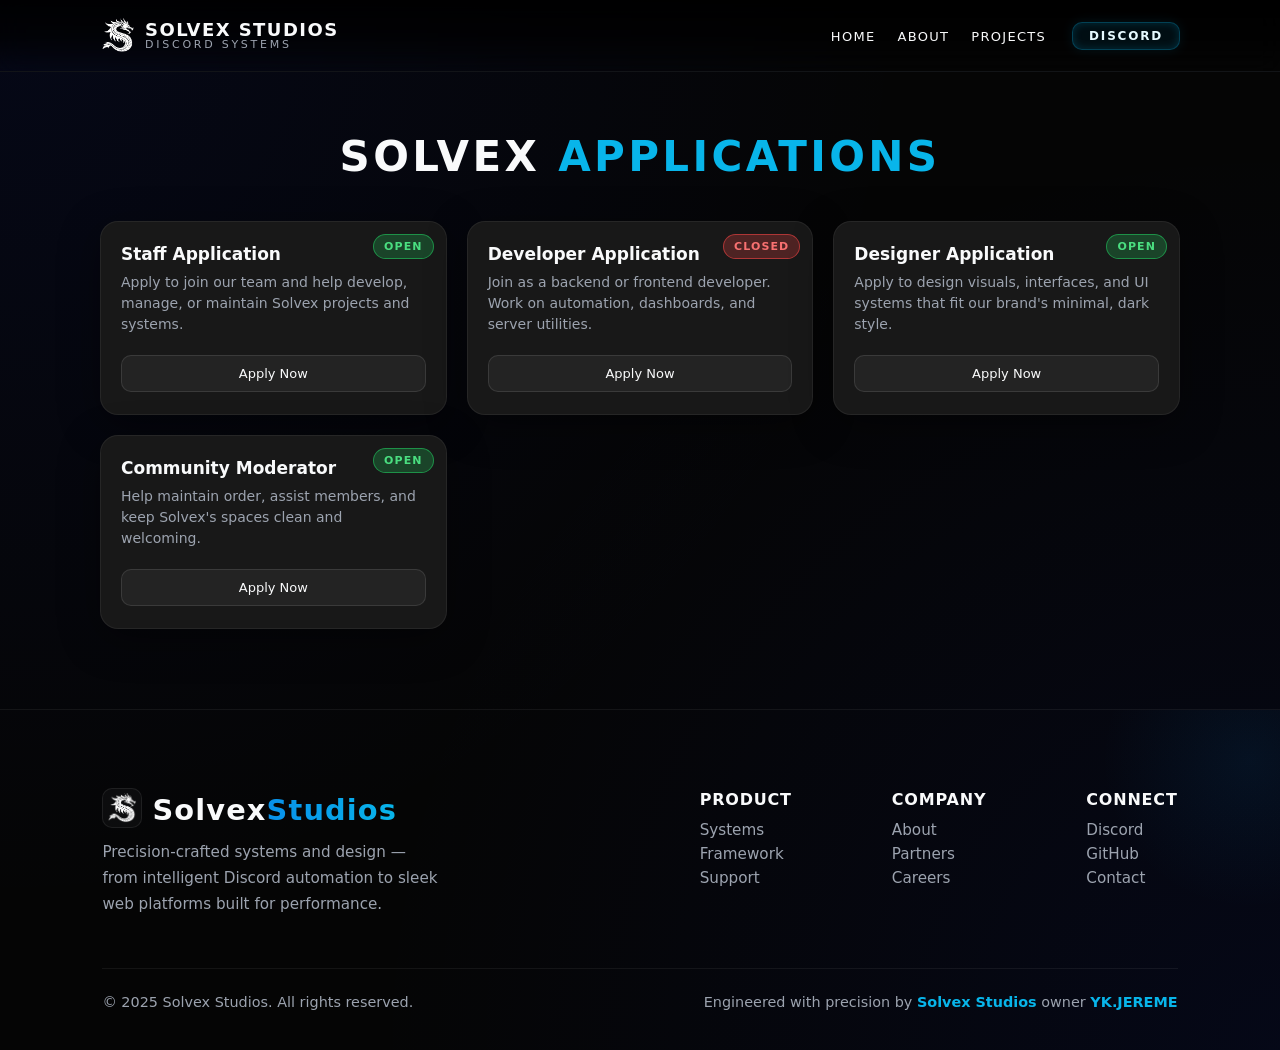
==== commit d3b3728e: "Changed some things" ====
--- a/apps.html
+++ b/apps.html
@@ -5,6 +5,11 @@
     <meta charset="UTF-8" />
     <meta name="viewport" content="width=device-width, initial-scale=1" />
     <title>Solvex Studios — Applications</title>
+            <meta name="description" content="Solvex Studios Applications is for users to apply for various roles and opportunities within our studio." />
+    <link rel="icon" type="image/png" href="S.png" />
+    <link rel="apple-touch-icon" href="S.png" />
+    <link rel="shortcut icon" href="S.png" />
+    <meta name="theme-color" content="#3aa0ff" />
     <style>
         :root {
             --bg: #050505;
@@ -310,7 +315,6 @@
             pointer-events: none;
         }
 
-        /* Layout */
         .footer-container {
             display: flex;
             justify-content: space-between;
@@ -322,7 +326,6 @@
             z-index: 1;
         }
 
-        /* Brand */
         .footer-brand {
             max-width: 380px;
             position: relative;
@@ -373,7 +376,6 @@
             line-height: 1.7;
         }
 
-        /* Links */
         .footer-links {
             display: flex;
             gap: 100px;
@@ -418,7 +420,6 @@
             width: 100%;
         }
 
-        /* Bottom */
         .footer-bottom {
             border-top: 1px solid rgba(255, 255, 255, 0.06);
             display: flex;
@@ -449,7 +450,6 @@
             color: var(--text);
         }
 
-        /* Responsive */
         @media (max-width: 900px) {
             .footer-container {
                 flex-direction: column;
@@ -513,7 +513,7 @@
         <div class="nav-inner">
             <div class="brand">
                 <div class="brand-mark">
-                    <img src="https://cdn.discordapp.com/attachments/1436444806938365962/1437132841858236466/logo.png?ex=691221c2&is=6910d042&hm=6b541172b0c28f2015d1ef15514899607a6771562acd99b6f477984d29130303&"
+                    <img src="/S.png"
                         alt="Logo">
                 </div>
                 <div class="brand-text">
@@ -588,7 +588,7 @@
         <div class="footer-container">
             <div class="footer-brand">
                 <h3>
-                    <img src="S.png" alt="Solvex Studios Logo" class="footer-logo-inline" />
+                    <img src="/S.png" alt="Solvex Studios Logo" class="footer-logo-inline" />
                     Solvex <span>Studios</span>
                 </h3>
                 <p>
